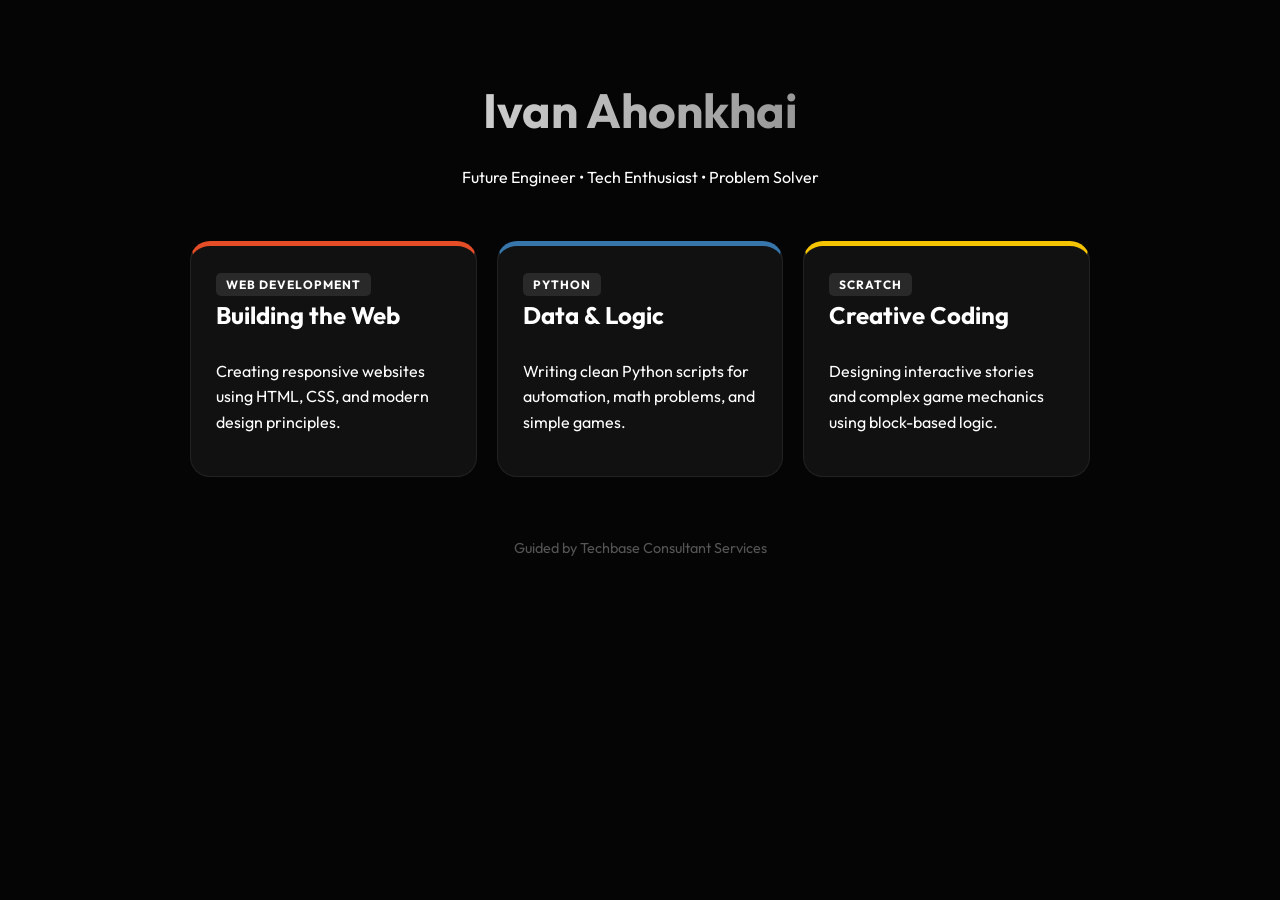
==== index.html @ 08eb8d5a "Create index.html" ====
<!DOCTYPE html>
<html lang="en">
<head>
    <meta charset="UTF-8">
    <meta name="viewport" content="width=device-width, initial-scale=1.0">
    <title>Junior Developer | Portfolio</title>
    <link href="https://fonts.googleapis.com/css2?family=Outfit:wght@300;400;700&display=swap" rel="stylesheet">
    <style>
        :root {
            --bg: #050505;
            --card-bg: #111;
            --accent-python: #3776ab;
            --accent-web: #e44d26;
            --accent-scratch: #f5c400;
            --text: #ffffff;
        }

        body {
            background-color: var(--bg);
            color: var(--text);
            font-family: 'Outfit', sans-serif;
            margin: 0;
            padding: 40px 20px;
            line-height: 1.6;
        }

        .container { max-width: 900px; margin: 0 auto; }

        header { text-align: center; margin-bottom: 50px; }
        header h1 { font-size: 3rem; margin-bottom: 10px; background: linear-gradient(to right, #fff, #666); -webkit-background-clip: text; -webkit-text-fill-color: transparent; }

        .grid {
            display: grid;
            grid-template-columns: repeat(auto-fit, minmax(250px, 1fr));
            gap: 20px;
        }

        .card {
            background: var(--card-bg);
            border: 1px solid #222;
            padding: 25px;
            border-radius: 20px;
            transition: transform 0.3s ease, border-color 0.3s ease;
        }

        .card:hover { transform: translateY(-10px); border-color: #444; }

        .card h3 { margin-top: 0; font-size: 1.5rem; }
        
        /* Color Coding for Disciplines */
        .web { border-top: 5px solid var(--accent-web); }
        .python { border-top: 5px solid var(--accent-python); }
        .scratch { border-top: 5px solid var(--accent-scratch); }

        .tag {
            font-size: 0.75rem;
            text-transform: uppercase;
            letter-spacing: 1px;
            font-weight: bold;
            padding: 4px 10px;
            border-radius: 5px;
            background: rgba(255,255,255,0.1);
        }

        .footer { text-align: center; margin-top: 60px; color: #555; font-size: 0.9rem; }
    </style>
</head>
<body>

<div class="container">
    <header>
        <h1>Ivan Ahonkhai</h1>
        <p>Future Engineer • Tech Enthusiast • Problem Solver</p>
    </header>

    <div class="grid">
        <div class="card web">
            <span class="tag">Web Development</span>
            <h3>Building the Web</h3>
            <p>Creating responsive websites using HTML, CSS, and modern design principles.</p>
        </div>

        <div class="card python">
            <span class="tag">Python</span>
            <h3>Data & Logic</h3>
            <p>Writing clean Python scripts for automation, math problems, and simple games.</p>
        </div>

        <div class="card scratch">
            <span class="tag">Scratch</span>
            <h3>Creative Coding</h3>
            <p>Designing interactive stories and complex game mechanics using block-based logic.</p>
        </div>
    </div>

    <div class="footer">
        <p>Guided by Techbase Consultant Services</p>
    </div>
</div>

</body>
</html>
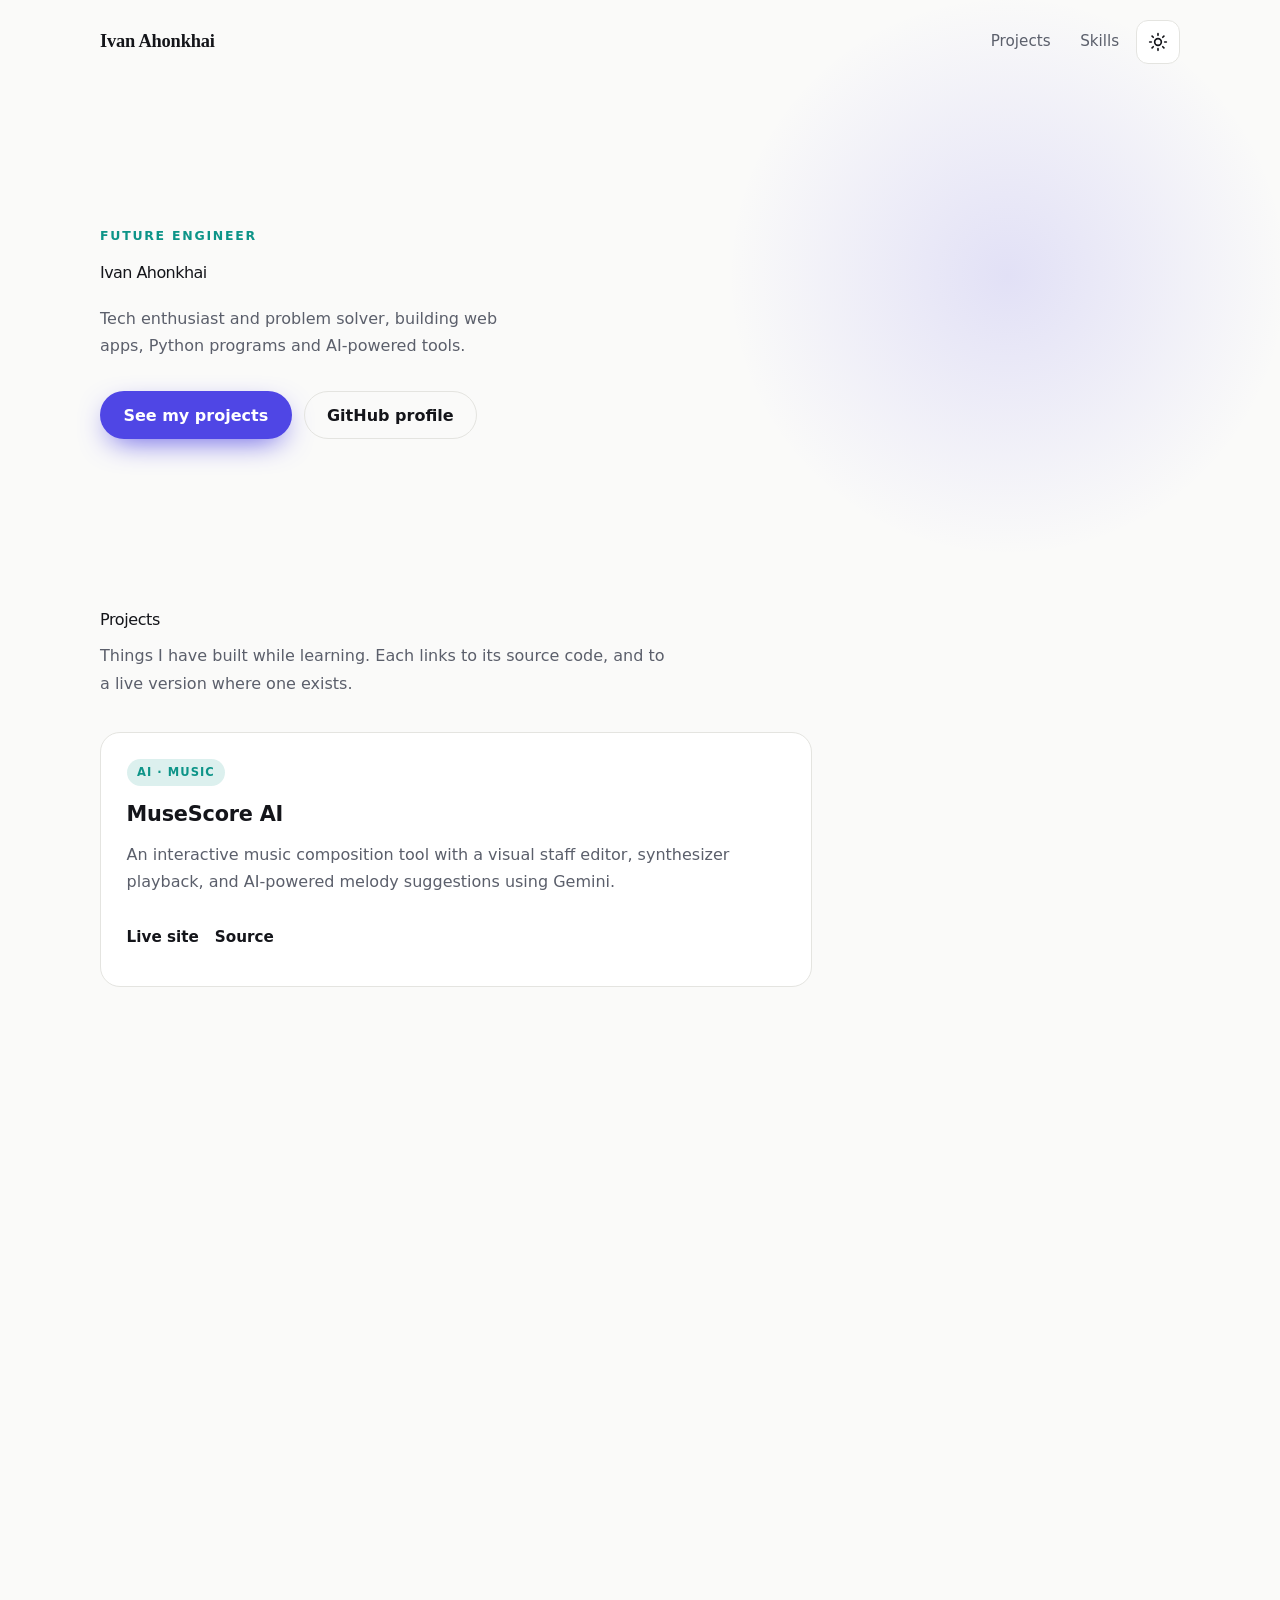
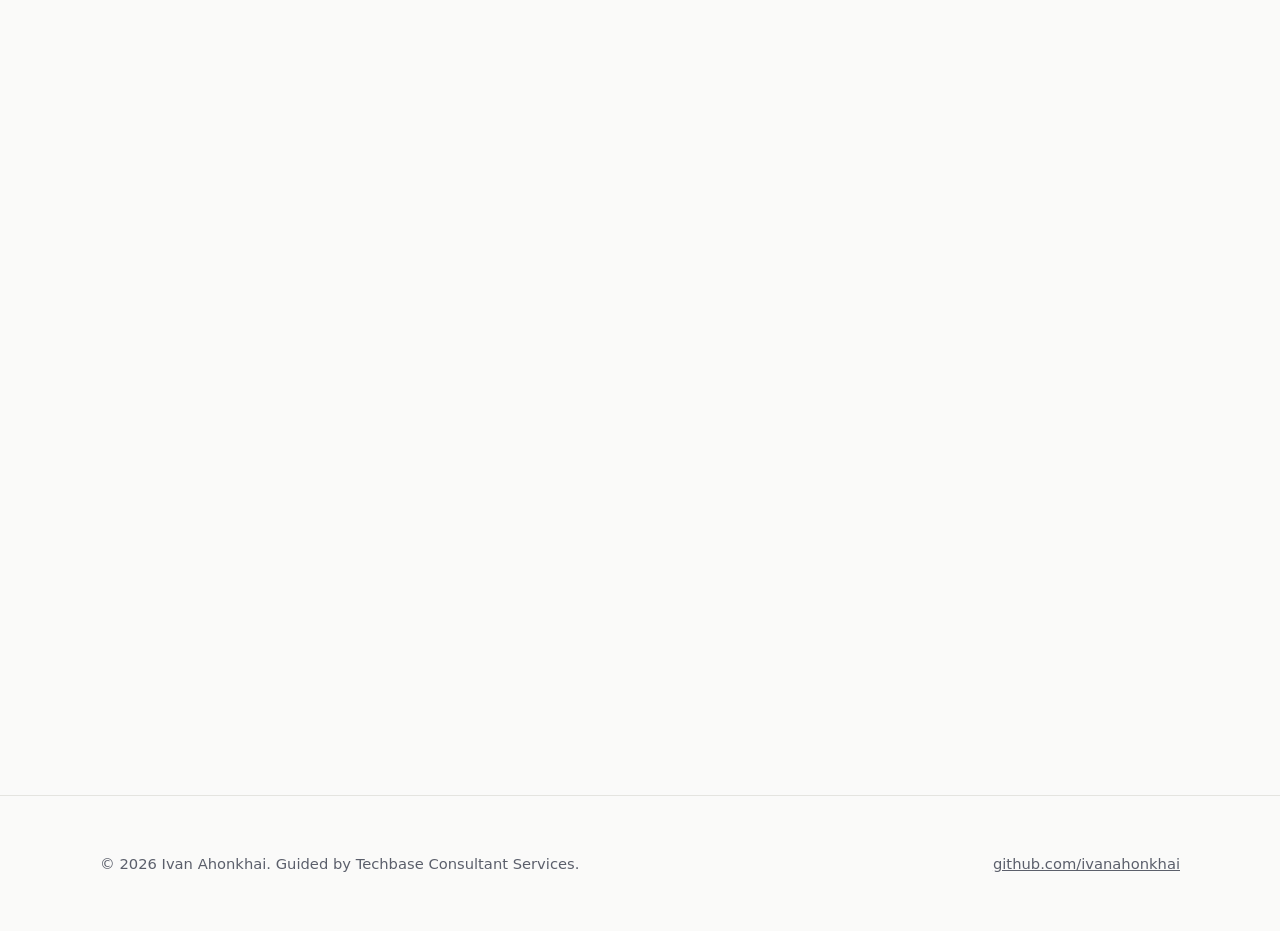
==== commit 07b9173e: "updated my portfolio" ====
--- a/index.html
+++ b/index.html
@@ -1,102 +1,124 @@
 <!DOCTYPE html>
 <html lang="en">
 <head>
-    <meta charset="UTF-8">
-    <meta name="viewport" content="width=device-width, initial-scale=1.0">
-    <title>Junior Developer | Portfolio</title>
-    <link href="https://fonts.googleapis.com/css2?family=Outfit:wght@300;400;700&display=swap" rel="stylesheet">
-    <style>
-        :root {
-            --bg: #050505;
-            --card-bg: #111;
-            --accent-python: #3776ab;
-            --accent-web: #e44d26;
-            --accent-scratch: #f5c400;
-            --text: #ffffff;
-        }
-
-        body {
-            background-color: var(--bg);
-            color: var(--text);
-            font-family: 'Outfit', sans-serif;
-            margin: 0;
-            padding: 40px 20px;
-            line-height: 1.6;
-        }
-
-        .container { max-width: 900px; margin: 0 auto; }
-
-        header { text-align: center; margin-bottom: 50px; }
-        header h1 { font-size: 3rem; margin-bottom: 10px; background: linear-gradient(to right, #fff, #666); -webkit-background-clip: text; -webkit-text-fill-color: transparent; }
-
-        .grid {
-            display: grid;
-            grid-template-columns: repeat(auto-fit, minmax(250px, 1fr));
-            gap: 20px;
-        }
-
-        .card {
-            background: var(--card-bg);
-            border: 1px solid #222;
-            padding: 25px;
-            border-radius: 20px;
-            transition: transform 0.3s ease, border-color 0.3s ease;
-        }
-
-        .card:hover { transform: translateY(-10px); border-color: #444; }
-
-        .card h3 { margin-top: 0; font-size: 1.5rem; }
-        
-        /* Color Coding for Disciplines */
-        .web { border-top: 5px solid var(--accent-web); }
-        .python { border-top: 5px solid var(--accent-python); }
-        .scratch { border-top: 5px solid var(--accent-scratch); }
-
-        .tag {
-            font-size: 0.75rem;
-            text-transform: uppercase;
-            letter-spacing: 1px;
-            font-weight: bold;
-            padding: 4px 10px;
-            border-radius: 5px;
-            background: rgba(255,255,255,0.1);
-        }
-
-        .footer { text-align: center; margin-top: 60px; color: #555; font-size: 0.9rem; }
-    </style>
+<meta charset="UTF-8">
+<meta name="viewport" content="width=device-width, initial-scale=1">
+<title>Ivan Ahonkhai | Junior Developer Portfolio</title>
+<meta name="description" content="Ivan Ahonkhai is a junior developer building web apps, Python projects and AI-powered tools. Browse live projects and source code.">
+<link rel="canonical" href="https://ivanahonkhai.github.io/">
+<meta http-equiv="Content-Security-Policy" content="default-src 'self'; img-src 'self' data:; style-src 'self'; script-src 'self'; base-uri 'self'; form-action 'none'">
+<meta name="referrer" content="strict-origin-when-cross-origin">
+<meta name="theme-color" content="#4f46e5">
+<meta property="og:type" content="website">
+<meta property="og:title" content="Ivan Ahonkhai | Junior Developer Portfolio">
+<meta property="og:description" content="Web apps, Python projects and AI-powered tools by Ivan Ahonkhai.">
+<meta property="og:url" content="https://ivanahonkhai.github.io/">
+<meta name="twitter:card" content="summary">
+<link rel="icon" href="/favicon.svg" type="image/svg+xml">
+<script src="/assets/theme.js"></script>
+<link rel="stylesheet" href="/assets/style.css">
+<script type="application/ld+json">{"@context":"https://schema.org","@type":"Person","name":"Ivan Ahonkhai","url":"https://ivanahonkhai.github.io/","sameAs":["https://github.com/ivanahonkhai"],"jobTitle":"Junior Developer"}</script>
 </head>
 <body>
+<a class="skip" href="#main">Skip to content</a>
 
-<div class="container">
-    <header>
-        <h1>Ivan Ahonkhai</h1>
-        <p>Future Engineer • Tech Enthusiast • Problem Solver</p>
-    </header>
+<header class="site-header">
+  <div class="wrap bar">
+    <a class="brand" href="#top" aria-label="Ivan Ahonkhai, back to top">Ivan Ahonkhai</a>
+    <nav class="nav" aria-label="Primary">
+      <a href="#projects">Projects</a>
+      <a href="#skills">Skills</a>
+      <button id="theme-toggle" class="icon-btn" type="button" aria-label="Toggle dark mode">
+        <svg class="sun" width="20" height="20" viewBox="0 0 24 24" fill="none" stroke="currentColor" stroke-width="2" stroke-linecap="round" aria-hidden="true"><circle cx="12" cy="12" r="4"/><path d="M12 2v2M12 20v2M4.9 4.9l1.4 1.4M17.7 17.7l1.4 1.4M2 12h2M20 12h2M4.9 19.1l1.4-1.4M17.7 6.3l1.4-1.4"/></svg>
+        <svg class="moon" width="20" height="20" viewBox="0 0 24 24" fill="none" stroke="currentColor" stroke-width="2" stroke-linecap="round" stroke-linejoin="round" aria-hidden="true"><path d="M21 12.8A9 9 0 1 1 11.2 3a7 7 0 0 0 9.8 9.8z"/></svg>
+      </button>
+    </nav>
+  </div>
+</header>
 
+<main id="main">
+  <div id="top" class="wrap hero">
+    <p class="eyebrow reveal">Future Engineer</p>
+    <h1 class="reveal">Ivan Ahonkhai</h1>
+    <p class="lead reveal">Tech enthusiast and problem solver, building web apps, Python programs and AI-powered tools.</p>
+    <div class="cta reveal">
+      <a class="btn primary" href="#projects">See my projects</a>
+      <a class="btn" href="https://github.com/ivanahonkhai" rel="noopener noreferrer">GitHub profile</a>
+    </div>
+  </div>
+
+  <section id="projects" class="wrap" aria-labelledby="projects-h">
+    <h2 id="projects-h" class="reveal">Projects</h2>
+    <p class="sub reveal">Things I have built while learning. Each links to its source code, and to a live version where one exists.</p>
     <div class="grid">
-        <div class="card web">
-            <span class="tag">Web Development</span>
-            <h3>Building the Web</h3>
-            <p>Creating responsive websites using HTML, CSS, and modern design principles.</p>
-        </div>
+      <article class="card feature reveal">
+        <span class="tag">AI &middot; Music</span>
+        <h3>MuseScore AI</h3>
+        <p>An interactive music composition tool with a visual staff editor, synthesizer playback, and AI-powered melody suggestions using Gemini.</p>
+        <div class="links"><a href="https://muse-score-ai.vercel.app" rel="noopener noreferrer">Live site</a><a href="https://github.com/ivanahonkhai/MuseScore-AI" rel="noopener noreferrer">Source</a></div>
+      </article>
+      <article class="card feature reveal">
+        <span class="tag">AI &middot; Vision</span>
+        <h3>VisionGuide AI</h3>
+        <p>An assistant that identifies objects from photos and gives detailed written and spoken step-by-step usage instructions using Gemini AI.</p>
+        <div class="links"><a href="https://visionguide-ivory.vercel.app" rel="noopener noreferrer">Live site</a><a href="https://github.com/ivanahonkhai/visionguide" rel="noopener noreferrer">Source</a></div>
+      </article>
+      <article class="card reveal">
+        <span class="tag">Education</span>
+        <h3>ClassPulse Lite</h3>
+        <p>A simple classroom feedback viewer for students and teachers.</p>
+        <div class="links"><a href="https://ivanahonkhai.github.io/classpulse-lite/" rel="noopener noreferrer">Live site</a><a href="https://github.com/ivanahonkhai/classpulse-lite" rel="noopener noreferrer">Source</a></div>
+      </article>
+      <article class="card reveal">
+        <span class="tag">Productivity</span>
+        <h3>Chronos Timetable</h3>
+        <p>A clean, efficient activity scheduler and timetable manager.</p>
+        <div class="links"><a href="https://chronos-timetable.vercel.app" rel="noopener noreferrer">Live site</a><a href="https://github.com/ivanahonkhai/Chronos-Timetable" rel="noopener noreferrer">Source</a></div>
+      </article>
+      <article class="card reveal">
+        <span class="tag">Game</span>
+        <h3>Ping Pong</h3>
+        <p>Choose one or two players, follow the on-screen instructions to move your paddle, and win the match.</p>
+        <div class="links"><a href="https://pingpong-two-steel.vercel.app" rel="noopener noreferrer">Play</a><a href="https://github.com/ivanahonkhai/pingpong" rel="noopener noreferrer">Source</a></div>
+      </article>
+      <article class="card reveal">
+        <span class="tag">Education &middot; AI</span>
+        <h3>Questly</h3>
+        <p>A Socratic app that teaches students on various topics.</p>
+        <div class="links"><a href="https://github.com/ivanahonkhai/questly" rel="noopener noreferrer">Source</a></div>
+      </article>
+      <article class="card reveal">
+        <span class="tag">Education</span>
+        <h3>Socrates Tutoring</h3>
+        <p>An app for tutoring.</p>
+        <div class="links"><a href="https://github.com/ivanahonkhai/socratestutoring" rel="noopener noreferrer">Source</a></div>
+      </article>
+      <article class="card reveal">
+        <span class="tag">App</span>
+        <h3>Questy</h3>
+        <p>An early-stage project. Description coming soon.</p>
+        <div class="links"><a href="https://github.com/ivanahonkhai/Questy" rel="noopener noreferrer">Source</a></div>
+      </article>
+    </div>
+  </section>
 
-        <div class="card python">
-            <span class="tag">Python</span>
-            <h3>Data & Logic</h3>
-            <p>Writing clean Python scripts for automation, math problems, and simple games.</p>
-        </div>
+  <section id="skills" class="wrap" aria-labelledby="skills-h">
+    <h2 id="skills-h" class="reveal">What I work with</h2>
+    <p class="sub reveal">Three tracks I keep building in.</p>
+    <div class="grid">
+      <article class="card reveal"><span class="tag">Web Development</span><h3>Building the Web</h3><p>Creating responsive websites using HTML, CSS, and modern design principles.</p></article>
+      <article class="card reveal"><span class="tag">Python</span><h3>Data &amp; Logic</h3><p>Writing clean Python scripts for automation, math problems, and simple games.</p></article>
+      <article class="card reveal"><span class="tag">Scratch</span><h3>Creative Coding</h3><p>Designing interactive stories and complex game mechanics using block-based logic.</p></article>
+    </div>
+  </section>
+</main>
 
-        <div class="card scratch">
-            <span class="tag">Scratch</span>
-            <h3>Creative Coding</h3>
-            <p>Designing interactive stories and complex game mechanics using block-based logic.</p>
-        </div>
-    </div>
-
-    <div class="footer">
-        <p>Guided by Techbase Consultant Services</p>
-    </div>
-</div>
-
+<footer class="site-footer">
+  <div class="wrap bar">
+    <p>&copy; <span id="year">2026</span> Ivan Ahonkhai. Guided by Techbase Consultant Services.</p>
+    <a href="https://github.com/ivanahonkhai" rel="noopener noreferrer">github.com/ivanahonkhai</a>
+  </div>
+</footer>
+<script src="/assets/app.js" defer></script>
 </body>
 </html>
--- a/assets/style.css
+++ b/assets/style.css
@@ -0,0 +1,84 @@
+/* Design tokens. Edit colors and type here (see docs/CUSTOMIZING.md). */
+:root{
+  --bg:#fafaf9;--surface:#fff;--text:#14151a;--muted:#5b5f6b;--line:#e4e4e0;
+  --primary:#4f46e5;--on-primary:#fff;--accent:#0d9488;
+  --glow:rgba(79,70,229,.14);
+  --font-display:"Iowan Old Style","Palatino Linotype",Palatino,Georgia,serif;
+  --font-body:system-ui,-apple-system,"Segoe UI",Roboto,"Helvetica Neue",Arial,sans-serif;
+  --step-hero:clamp(2.6rem,7vw+.5rem,5.5rem);--step-h2:clamp(1.7rem,3vw+.6rem,2.6rem);
+  --radius:20px;--space:clamp(1rem,2vw,1.5rem);--maxw:1080px;
+  --ease:cubic-bezier(.2,.7,.2,1);--dur:.45s;
+}
+[data-theme=dark]{
+  --bg:#0a0a0c;--surface:#121217;--text:#f4f4f6;--muted:#a3a3ae;--line:#25252d;
+  --primary:#9a9aff;--on-primary:#0a0a0c;--accent:#2dd4bf;--glow:rgba(154,154,255,.16);
+}
+*,*::before,*::after{box-sizing:border-box}
+html{scroll-behavior:smooth;scroll-padding-top:5rem;color-scheme:light dark}
+body{margin:0;background:var(--bg);color:var(--text);font:1rem/1.7 var(--font-body);
+  -webkit-font-smoothing:antialiased;overflow-x:hidden}
+::selection{background:var(--primary);color:var(--on-primary)}
+a{color:inherit}
+:focus-visible{outline:3px solid var(--primary);outline-offset:3px;border-radius:6px}
+.skip{position:absolute;left:1rem;top:-4rem;background:var(--primary);color:var(--on-primary);
+  padding:.6rem 1rem;border-radius:10px;z-index:100;transition:top .2s}
+.skip:focus{top:1rem}
+.wrap{width:min(100% - 2*var(--space),var(--maxw));margin-inline:auto}
+
+.site-header{position:sticky;top:0;z-index:50;transition:background var(--dur),border-color var(--dur),padding var(--dur);
+  border-bottom:1px solid transparent;padding-block:1.1rem}
+.site-header.scrolled{background:color-mix(in srgb,var(--bg) 78%,transparent);
+  -webkit-backdrop-filter:blur(14px);backdrop-filter:blur(14px);border-color:var(--line);padding-block:.6rem}
+.bar{display:flex;align-items:center;justify-content:space-between;gap:1rem}
+.brand{font-family:var(--font-display);font-weight:700;font-size:1.15rem;text-decoration:none;letter-spacing:-.01em}
+.nav{display:flex;align-items:center;gap:.25rem;flex-wrap:wrap}
+.nav a{padding:.7rem .8rem;text-decoration:none;color:var(--muted);font-size:.95rem;border-radius:10px;min-height:44px;display:inline-flex;align-items:center}
+.nav a:hover{color:var(--text)}
+.icon-btn{width:44px;height:44px;border-radius:12px;border:1px solid var(--line);background:var(--surface);
+  color:var(--text);cursor:pointer;display:grid;place-items:center;transition:transform .2s var(--ease)}
+.icon-btn:hover{transform:translateY(-2px)}
+.icon-btn:active{transform:none}
+.icon-btn .moon{display:none}
+[data-theme=dark] .icon-btn .sun{display:none}[data-theme=dark] .icon-btn .moon{display:block}
+
+.hero{padding-block:clamp(3.5rem,10vw,8rem) clamp(3rem,7vw,6rem);position:relative}
+.hero::before{content:"";position:absolute;inset:-20% -10% auto auto;width:min(60vw,560px);aspect-ratio:1;
+  background:radial-gradient(closest-side,var(--glow),transparent);z-index:-1}
+.eyebrow{color:var(--accent);font-weight:600;letter-spacing:.14em;text-transform:uppercase;font-size:.78rem}
+h1{font:700 var(--step-hero)/1 var(--font-display);letter-spacing:-.035em;margin:.5rem 0 1.2rem}
+.lead{font-size:clamp(1.05rem,1.4vw+.7rem,1.35rem);color:var(--muted);max-width:40ch;margin:0 0 2rem}
+.cta{display:flex;flex-wrap:wrap;gap:.75rem}
+.btn{display:inline-flex;align-items:center;min-height:48px;padding:0 1.4rem;border-radius:999px;font-weight:600;
+  text-decoration:none;border:1px solid var(--line);transition:transform .25s var(--ease),box-shadow .25s}
+.btn:hover{transform:translateY(-2px)}
+.btn.primary{background:var(--primary);color:var(--on-primary);border-color:transparent;box-shadow:0 10px 30px -10px var(--primary)}
+
+section{padding-block:clamp(2.5rem,6vw,5rem)}
+h2{font:700 var(--step-h2)/1.1 var(--font-display);letter-spacing:-.025em;margin:0 0 .6rem}
+.sub{color:var(--muted);margin:0 0 2.2rem;max-width:56ch}
+.grid{display:grid;gap:var(--space);grid-template-columns:repeat(auto-fit,minmax(min(100%,290px),1fr))}
+.card{background:var(--surface);border:1px solid var(--line);border-radius:var(--radius);padding:1.6rem;
+  display:flex;flex-direction:column;gap:.5rem;transition:transform var(--dur) var(--ease),box-shadow var(--dur),border-color var(--dur)}
+.card:hover{transform:translateY(-6px);border-color:var(--primary);box-shadow:0 24px 50px -28px var(--primary)}
+.card.feature{grid-column:span 2}
+@media(max-width:700px){.card.feature{grid-column:auto}}
+.card h3{margin:.2rem 0 0;font-size:1.3rem;letter-spacing:-.01em}
+.card p{margin:0;color:var(--muted);flex:1}
+.tag{align-self:flex-start;font-size:.72rem;font-weight:700;text-transform:uppercase;letter-spacing:.09em;
+  padding:.25rem .65rem;border-radius:999px;background:color-mix(in srgb,var(--accent) 14%,transparent);color:var(--accent)}
+.links{display:flex;gap:1rem;margin-top:.8rem;flex-wrap:wrap}
+.links a{font-weight:600;font-size:.95rem;min-height:44px;display:inline-flex;align-items:center;
+  text-decoration:underline;text-decoration-color:transparent;text-underline-offset:4px;transition:text-decoration-color .2s}
+.links a:hover{text-decoration-color:currentColor}
+.note{font-size:.85rem;color:var(--muted)}
+
+.site-footer{border-top:1px solid var(--line);padding-block:2.5rem;color:var(--muted);font-size:.92rem}
+.site-footer .bar{flex-wrap:wrap}
+
+.js .reveal{opacity:0;transform:translateY(18px);transition:opacity .7s var(--ease) var(--d,0ms),transform .7s var(--ease) var(--d,0ms)}
+.js .reveal.in{opacity:1;transform:none}
+@media(prefers-reduced-motion:reduce){
+  html{scroll-behavior:auto}*{transition:none!important;animation:none!important}
+  .js .reveal{opacity:1;transform:none}
+}
+.center{min-height:70vh;display:grid;place-content:center;text-align:center;gap:1rem}
